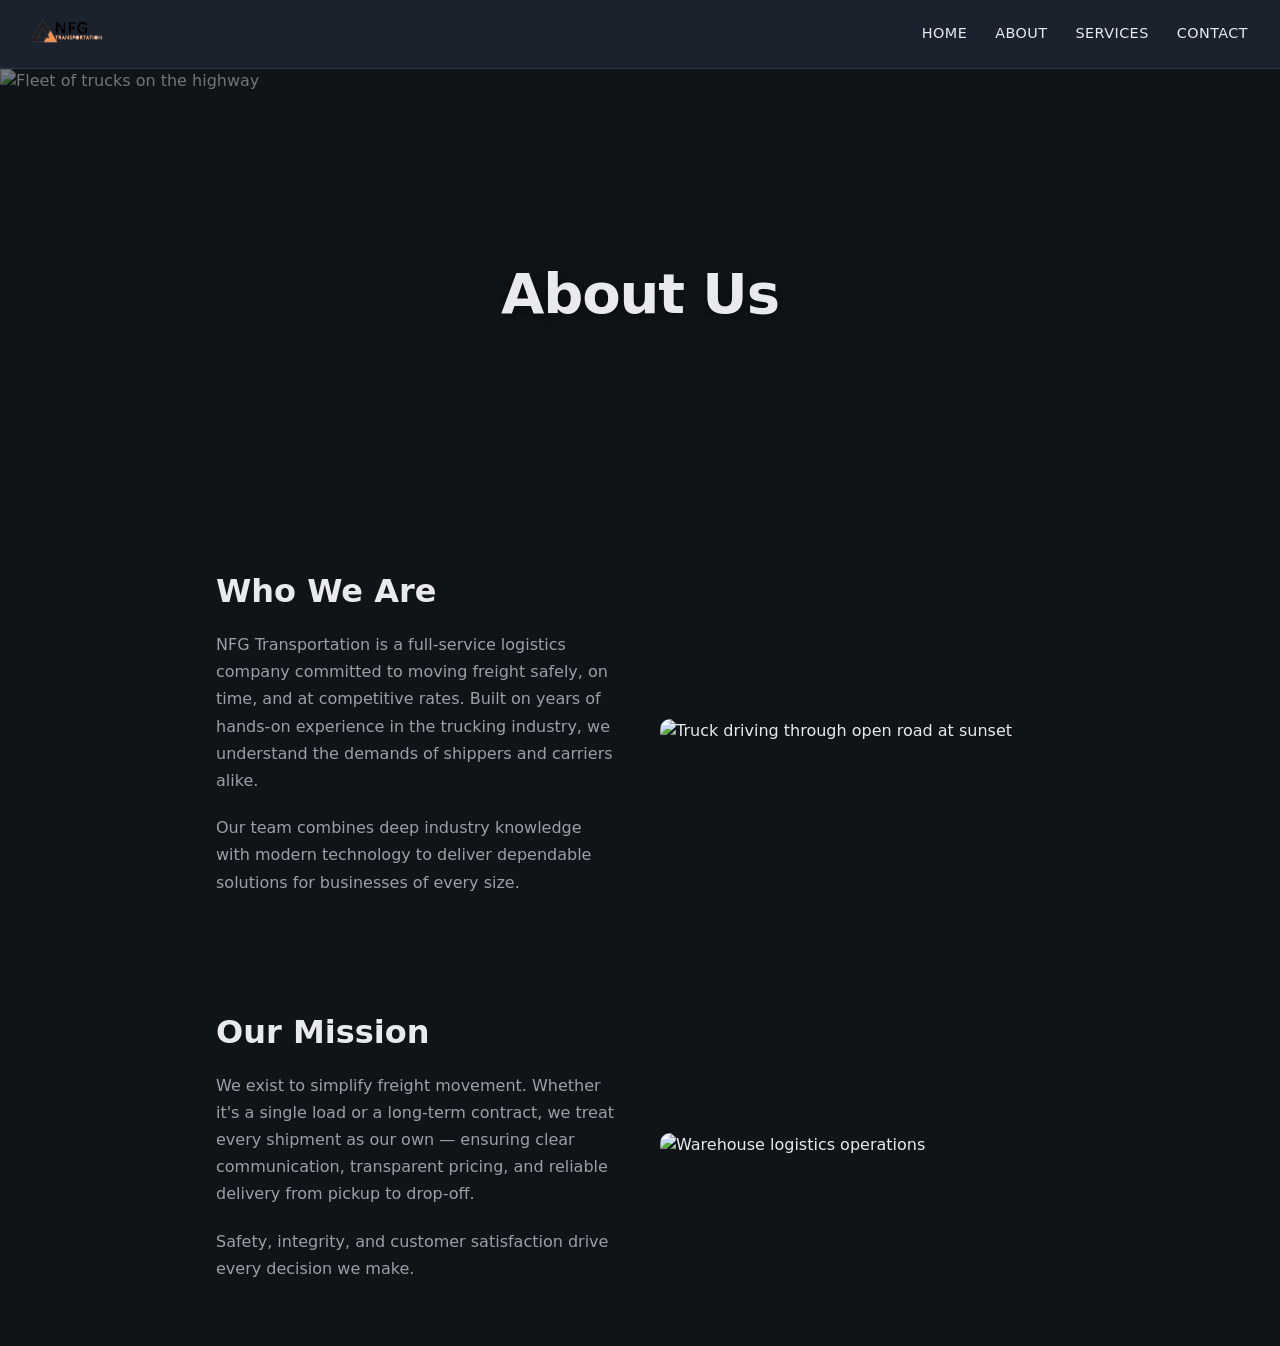
==== about.html @ 7739fba2 "Initial commit — clean repo without large video file hero.mp4 is now served from Vercel Blob storage" ====
<!DOCTYPE html>
<html lang="en">
  <head>
    <meta charset="utf-8" />
    <meta name="viewport" content="width=device-width, initial-scale=1" />
    <title>About — NFG Transportation</title>
    <link rel="preconnect" href="https://db.onlinewebfonts.com" crossorigin />
    <link rel="stylesheet" href="css/styles.css" />
  </head>
  <body>
    <header class="site-header site-header--page">
      <a class="logo" href="index.html">
        <img src="logo.png" alt="NFG Transportation" />
      </a>
      <nav class="site-nav" aria-label="Main">
        <a href="index.html">Home</a>
        <a href="about.html" aria-current="page">About</a>
        <a href="services.html">Services</a>
        <a href="index.html#contact">Contact</a>
      </nav>
    </header>

    <section class="page-hero">
      <img
        src="https://images.unsplash.com/photo-1601584115197-04ecc0da31d7?w=1920&q=80"
        alt="Fleet of trucks on the highway"
      />
      <div class="page-hero__overlay"></div>
      <h1 class="page-hero__title">About Us</h1>
    </section>

    <section class="content-section">
      <div class="two-col">
        <div class="two-col__text">
          <h2>Who We Are</h2>
          <p>
            NFG Transportation is a full-service logistics company committed to
            moving freight safely, on time, and at competitive rates. Built on
            years of hands-on experience in the trucking industry, we understand
            the demands of shippers and carriers alike.
          </p>
          <p>
            Our team combines deep industry knowledge with modern technology to
            deliver dependable solutions for businesses of every size.
          </p>
        </div>
        <img
          src="https://images.unsplash.com/photo-1586528116311-ad8dd3c8310d?w=800&q=80"
          alt="Truck driving through open road at sunset"
        />
      </div>
    </section>

    <section class="content-section">
      <div class="two-col two-col--reverse">
        <div class="two-col__text">
          <h2>Our Mission</h2>
          <p>
            We exist to simplify freight movement. Whether it's a single load or
            a long-term contract, we treat every shipment as our own — ensuring
            clear communication, transparent pricing, and reliable delivery from
            pickup to drop-off.
          </p>
          <p>
            Safety, integrity, and customer satisfaction drive every decision we
            make.
          </p>
        </div>
        <img
          src="https://images.unsplash.com/photo-1519003722824-194d4455a60c?w=800&q=80"
          alt="Warehouse logistics operations"
        />
      </div>
    </section>
  </body>
</html>
---- css/styles.css ----
/* NFG Transportation — shared styles */
@font-face {
  font-family: "Passenger Display";
  font-style: normal;
  font-weight: 400;
  font-display: swap;
  src: local("Passenger Display"),
    url("../fonts/PassengerDisplay.woff2") format("woff2"),
    url("https://db.onlinewebfonts.com/t/27bae36ad650990931267f74ec981ce6.woff2") format("woff2");
}

*,
*::before,
*::after {
  box-sizing: border-box;
}

:root {
  --font-text: "Passenger Display", ui-sans-serif, system-ui, sans-serif;
  --bg: #0f1419;
  --surface: #1a222d;
  --text: #e8eaed;
  --muted: #9aa0a6;
  --accent: #c9a227;
  --accent-hover: #ddb82e;
  --border: #2d3741;
}

html {
  font-size: 100%;
  -webkit-font-smoothing: antialiased;
}

body {
  margin: 0;
  min-height: 100vh;
  font-family: var(--font-text);
  background: var(--bg);
  color: var(--text);
  line-height: 1.5;
}

button,
input,
textarea,
select {
  font-family: inherit;
}

a {
  color: var(--accent);
  text-decoration: none;
}

a:hover {
  color: var(--accent-hover);
  text-decoration: underline;
}

.site-header {
  position: absolute;
  top: 0;
  left: 0;
  right: 0;
  z-index: 10;
  display: flex;
  align-items: flex-start;
  justify-content: space-between;
  padding: 1.25rem 2rem;
  background: transparent;
}

.site-header .logo {
  display: inline-flex;
  align-items: center;
  line-height: 0;
  text-decoration: none;
}

.site-header .logo img {
  display: block;
  height: clamp(6rem, 15vw, 8.25rem);
  width: auto;
  max-width: min(36rem, 90vw);
  object-fit: contain;
}

.site-header .logo:hover img {
  opacity: 0.92;
}

.site-header .logo:focus-visible {
  outline: 2px solid var(--accent);
  outline-offset: 4px;
  border-radius: 4px;
}

.site-nav {
  display: flex;
  gap: 1.75rem;
  padding-top: 0.5rem;
}

.site-nav a {
  font-size: 1rem;
  font-weight: 500;
  color: var(--text);
  text-decoration: none;
  letter-spacing: 0.03em;
  text-transform: uppercase;
  text-shadow: 0 1px 4px rgb(0 0 0 / 0.6);
}

.site-nav a:hover {
  color: var(--accent);
  text-decoration: none;
}

/* Solid header for inner pages */
.site-header--page {
  position: relative;
  align-items: center;
  padding: 0.5rem 2rem;
  background: var(--surface);
  border-bottom: 1px solid var(--border);
}

.site-header--page .logo img {
  height: clamp(2.5rem, 6vw, 3.25rem);
  max-width: min(14rem, 50vw);
}

.site-header--page .site-nav {
  padding-top: 0;
}

.site-header--page .site-nav a {
  text-shadow: none;
  font-size: 0.9rem;
}

/* Hero */
.hero {
  position: relative;
  min-height: 100vh;
  display: flex;
  align-items: center;
  justify-content: center;
  overflow: hidden;
}

.hero__bg {
  position: absolute;
  inset: 0;
  background-color: #1a1a1a;
}

.hero__bg .hero__video {
  position: absolute;
  inset: 0;
  width: 100%;
  height: 100%;
  object-fit: cover;
  display: block;
  pointer-events: none;
}

.hero__overlay {
  display: none;
}

.hero__content {
  position: relative;
  z-index: 2;
  text-align: center;
  padding: 2rem 1.5rem;
  max-width: 56rem;
}

.hero__title {
  margin: 0;
  font-size: clamp(2.5rem, 8vw, 4.5rem);
  font-weight: 800;
  letter-spacing: -0.02em;
  line-height: 1.1;
  text-shadow: 0 4px 24px rgba(0, 0, 0, 0.5);
}

.hero__subtitle {
  margin: 1rem 0 0;
  font-size: clamp(3rem, 4vw, 3rem);
  color: rgba(232, 234, 237, 0.9);
  font-weight: 1000;
}

/* Inner page hero banner */
.page-hero {
  position: relative;
  height: 50vh;
  min-height: 320px;
  display: flex;
  align-items: center;
  justify-content: center;
  overflow: hidden;
}

.page-hero img {
  position: absolute;
  inset: 0;
  width: 100%;
  height: 100%;
  object-fit: cover;
}

.page-hero__overlay {
  position: absolute;
  inset: 0;
  background: rgba(15, 20, 25, 0.55);
}

.page-hero__title {
  position: relative;
  z-index: 2;
  margin: 0;
  font-size: clamp(2rem, 6vw, 3.5rem);
  font-weight: 800;
  letter-spacing: -0.02em;
  text-shadow: 0 2px 12px rgb(0 0 0 / 0.5);
}

/* Content section used on inner pages */
.content-section {
  max-width: 56rem;
  margin: 0 auto;
  padding: 3rem 1.5rem 4rem;
}

.content-section h2 {
  margin: 0 0 1rem;
  font-size: clamp(1.5rem, 3.5vw, 2rem);
  font-weight: 700;
}

.content-section p {
  color: var(--muted);
  line-height: 1.7;
  margin: 0 0 1.25rem;
}

.content-section p:last-child {
  margin-bottom: 0;
}

/* Two-column layout for About / Services */
.two-col {
  display: grid;
  grid-template-columns: 1fr 1fr;
  gap: 2.5rem;
  align-items: center;
}

.two-col--reverse .two-col__text {
  order: -1;
}

.two-col img {
  width: 100%;
  border-radius: 10px;
  display: block;
}

@media (max-width: 640px) {
  .two-col {
    grid-template-columns: 1fr;
  }
  .two-col--reverse .two-col__text {
    order: 0;
  }
}

/* Services cards */
.services-grid {
  display: grid;
  grid-template-columns: repeat(auto-fill, minmax(280px, 1fr));
  gap: 2rem;
  margin-top: 2rem;
}

.service-card {
  background: var(--surface);
  border: 1px solid var(--border);
  border-radius: 10px;
  overflow: hidden;
}

.service-card img {
  width: 100%;
  height: 200px;
  object-fit: cover;
  display: block;
}

.service-card__body {
  padding: 1.25rem;
}

.service-card__body h3 {
  margin: 0 0 0.5rem;
  font-size: 1.15rem;
  font-weight: 700;
  color: var(--text);
}

.service-card__body p {
  margin: 0;
  color: var(--muted);
  font-size: 0.9rem;
  line-height: 1.6;
}

/* Contact (below hero) */
.page {
  scroll-margin-top: 1rem;
  padding: 3rem 1.5rem 4rem;
  max-width: 32rem;
  margin: 0 auto;
}

.page__header {
  margin-bottom: 2rem;
}

.page__header h1 {
  margin: 0 0 0.5rem;
  font-size: clamp(1.75rem, 4vw, 2rem);
  font-weight: 700;
}

.page__header p {
  margin: 0;
  color: var(--muted);
  font-size: 0.95rem;
}

.form-group {
  margin-bottom: 1.25rem;
}

.form-group label {
  display: block;
  margin-bottom: 0.35rem;
  font-size: 0.875rem;
  font-weight: 600;
  color: var(--text);
}

.form-group input,
.form-group textarea {
  width: 100%;
  padding: 0.65rem 0.85rem;
  font: inherit;
  color: var(--text);
  background: var(--surface);
  border: 1px solid var(--border);
  border-radius: 6px;
}

.form-group input:focus,
.form-group textarea:focus {
  outline: none;
  border-color: var(--accent);
  box-shadow: 0 0 0 3px rgba(201, 162, 39, 0.2);
}

.form-group textarea {
  min-height: 140px;
  resize: vertical;
}

.btn {
  display: inline-block;
  padding: 0.75rem 1.5rem;
  font: inherit;
  font-weight: 600;
  color: var(--bg);
  background: var(--accent);
  border: none;
  border-radius: 6px;
  cursor: pointer;
}

.btn:hover {
  background: var(--accent-hover);
}

.btn:focus-visible {
  outline: 2px solid var(--accent);
  outline-offset: 2px;
}
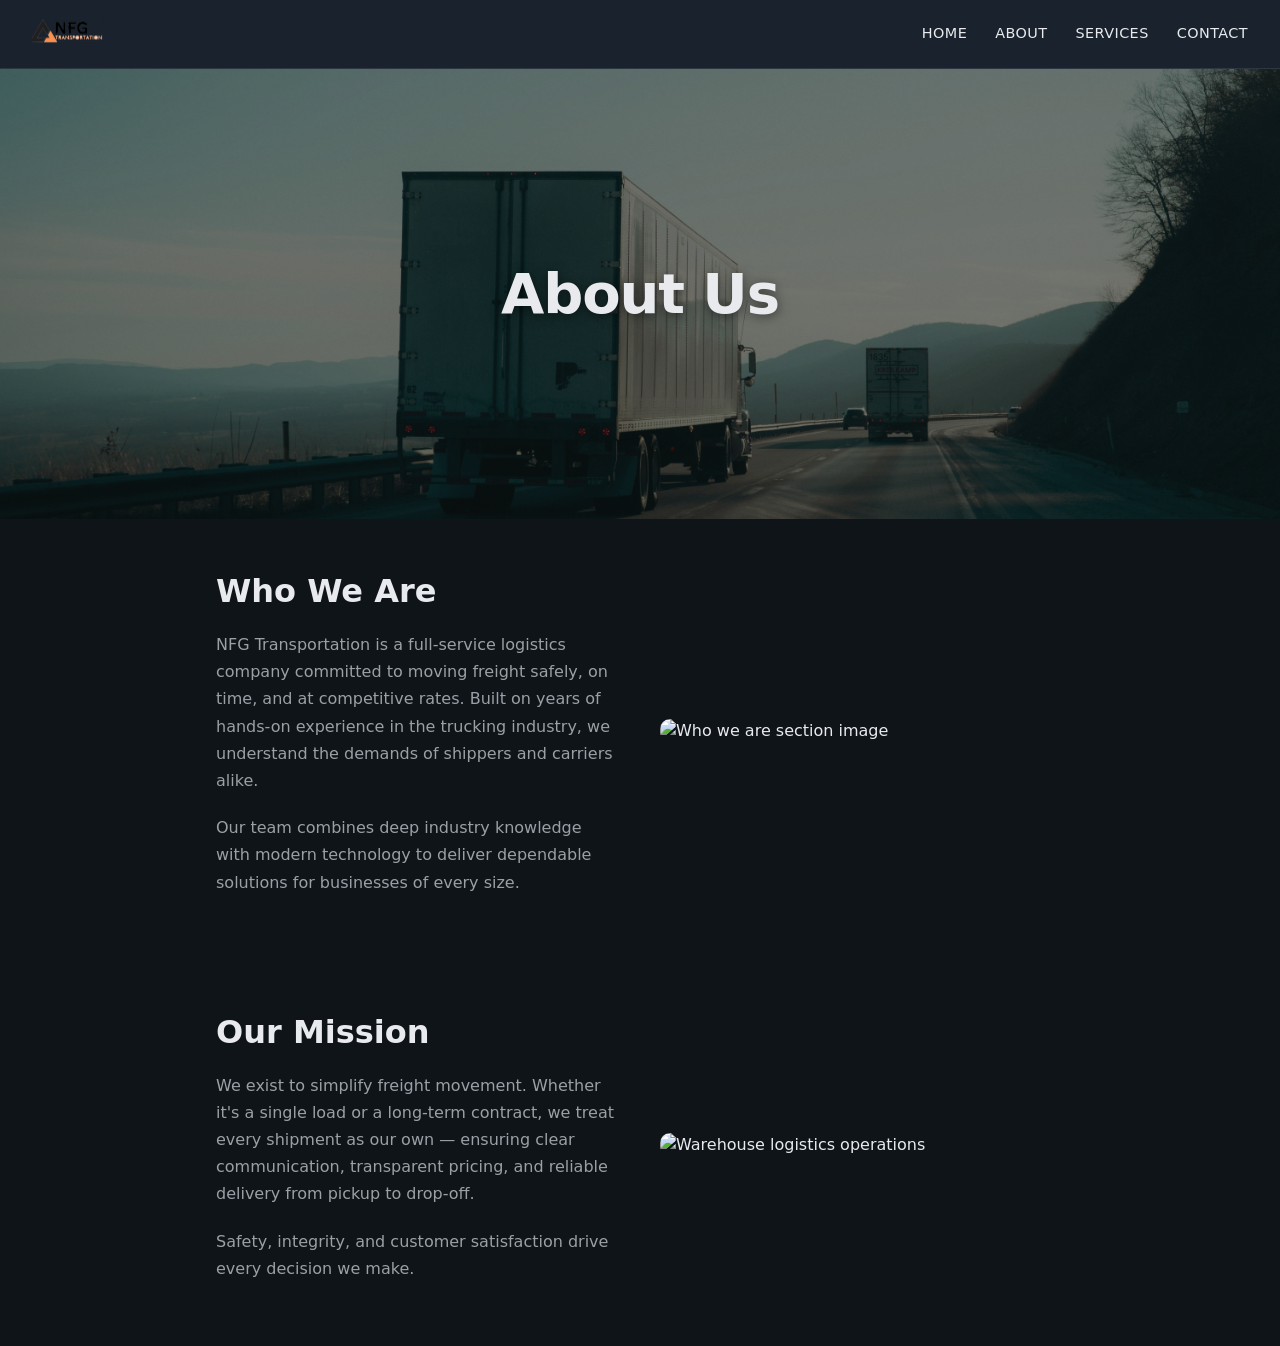
==== commit c0c86f96: "Public hero video added" ====
--- a/about.html
+++ b/about.html
@@ -22,8 +22,8 @@
 
     <section class="page-hero">
       <img
-        src="https://images.unsplash.com/photo-1601584115197-04ecc0da31d7?w=1920&q=80"
-        alt="Fleet of trucks on the highway"
+        src="images/about-hero.jpg"
+        alt="About page hero image"
       />
       <div class="page-hero__overlay"></div>
       <h1 class="page-hero__title">About Us</h1>
@@ -44,10 +44,7 @@
             deliver dependable solutions for businesses of every size.
           </p>
         </div>
-        <img
-          src="https://images.unsplash.com/photo-1586528116311-ad8dd3c8310d?w=800&q=80"
-          alt="Truck driving through open road at sunset"
-        />
+        <img src="images/about-who-we-are.jpg" alt="Who we are section image" />
       </div>
     </section>
 
--- a/css/styles.css
+++ b/css/styles.css
@@ -212,6 +212,16 @@
   object-fit: cover;
 }
 
+.page-hero--services {
+  height: 70vh;
+  min-height: 460px;
+}
+
+.page-hero--services img {
+  object-fit: contain;
+  background: #0f1419;
+}
+
 .page-hero__overlay {
   position: absolute;
   inset: 0;
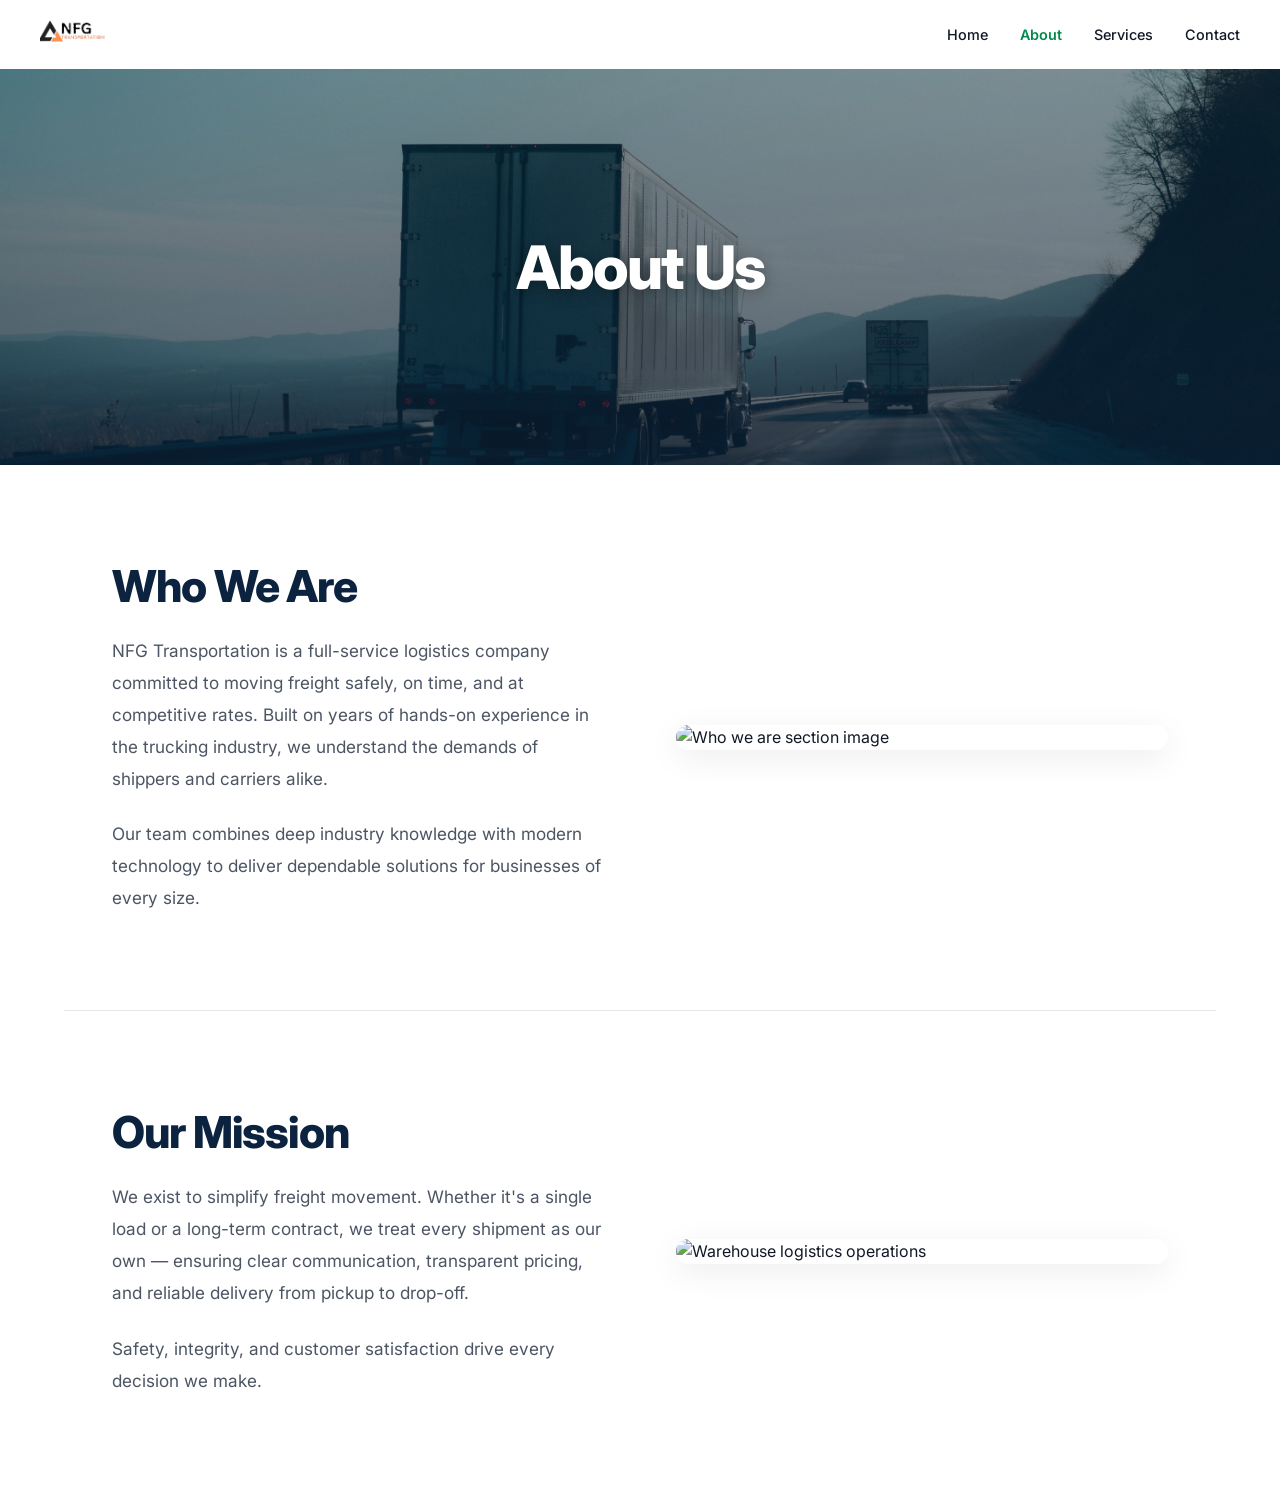
==== commit 2f92ad8f: "UI changes" ====
--- a/about.html
+++ b/about.html
@@ -4,6 +4,9 @@
     <meta charset="utf-8" />
     <meta name="viewport" content="width=device-width, initial-scale=1" />
     <title>About — NFG Transportation</title>
+    <link rel="icon" type="image/x-icon" href="favicon.ico" />
+    <link rel="preconnect" href="https://fonts.googleapis.com" />
+    <link rel="preconnect" href="https://fonts.gstatic.com" crossorigin />
     <link rel="preconnect" href="https://db.onlinewebfonts.com" crossorigin />
     <link rel="stylesheet" href="css/styles.css" />
   </head>
--- a/css/styles.css
+++ b/css/styles.css
@@ -1,4 +1,6 @@
 /* NFG Transportation — shared styles */
+@import url('https://fonts.googleapis.com/css2?family=Inter:wght@300;400;500;600;700;800;900&display=swap');
+
 @font-face {
   font-family: "Passenger Display";
   font-style: normal;
@@ -16,19 +18,21 @@
 }
 
 :root {
-  --font-text: "Passenger Display", ui-sans-serif, system-ui, sans-serif;
-  --bg: #0f1419;
-  --surface: #1a222d;
-  --text: #e8eaed;
-  --muted: #9aa0a6;
-  --accent: #c9a227;
-  --accent-hover: #ddb82e;
-  --border: #2d3741;
+  --font-text: 'Inter', ui-sans-serif, system-ui, sans-serif;
+  --bg: #ffffff;
+  --surface: #f7f9fa;
+  --text: #111827;
+  --muted: #4b5563;
+  --accent: #008B4B;
+  --accent-hover: #00753f;
+  --border: #e5e7eb;
+  --navy: #0c2340;
 }
 
 html {
   font-size: 100%;
   -webkit-font-smoothing: antialiased;
+  scroll-behavior: smooth;
 }
 
 body {
@@ -37,7 +41,7 @@
   font-family: var(--font-text);
   background: var(--bg);
   color: var(--text);
-  line-height: 1.5;
+  line-height: 1.6;
 }
 
 button,
@@ -50,23 +54,27 @@
 a {
   color: var(--accent);
   text-decoration: none;
+  transition: color 0.2s ease;
 }
 
 a:hover {
   color: var(--accent-hover);
-  text-decoration: underline;
-}
+}
+
+/* ═══════════════════════════════════════════
+   Navigation — base (transparent, for home hero)
+   ═══════════════════════════════════════════ */
 
 .site-header {
   position: absolute;
   top: 0;
   left: 0;
   right: 0;
-  z-index: 10;
+  z-index: 100;
   display: flex;
-  align-items: flex-start;
+  align-items: center;
   justify-content: space-between;
-  padding: 1.25rem 2rem;
+  padding: 1.25rem 2.5rem;
   background: transparent;
 }
 
@@ -79,14 +87,14 @@
 
 .site-header .logo img {
   display: block;
-  height: clamp(6rem, 15vw, 8.25rem);
+  height: clamp(3rem, 8vw, 4rem);
   width: auto;
   max-width: min(36rem, 90vw);
   object-fit: contain;
 }
 
 .site-header .logo:hover img {
-  opacity: 0.92;
+  opacity: 0.88;
 }
 
 .site-header .logo:focus-visible {
@@ -97,49 +105,67 @@
 
 .site-nav {
   display: flex;
-  gap: 1.75rem;
-  padding-top: 0.5rem;
+  align-items: center;
+  gap: 2rem;
+  margin-left: auto;
 }
 
 .site-nav a {
-  font-size: 1rem;
+  font-size: 0.95rem;
   font-weight: 500;
+  color: #ffffff;
+  text-decoration: none;
+  letter-spacing: 0.01em;
+  text-shadow: 0 1px 4px rgb(0 0 0 / 0.5);
+  transition: color 0.2s ease;
+}
+
+.site-nav a:hover {
+  color: rgba(255, 255, 255, 0.75);
+  text-decoration: none;
+}
+
+/* ═══════════════════════════════════════════
+   Navigation — sticky header for inner pages
+   ═══════════════════════════════════════════ */
+
+.site-header--page {
+  position: sticky;
+  top: 0;
+  padding: 0.65rem 2.5rem;
+  background: rgba(255, 255, 255, 0.98);
+  backdrop-filter: blur(8px);
+  -webkit-backdrop-filter: blur(8px);
+  border-bottom: none;
+  box-shadow: none;
+}
+
+.site-header--page .logo img {
+  height: clamp(2.25rem, 5vw, 3rem);
+  max-width: min(14rem, 50vw);
+}
+
+.site-header--page .site-nav a {
   color: var(--text);
-  text-decoration: none;
-  letter-spacing: 0.03em;
-  text-transform: uppercase;
-  text-shadow: 0 1px 4px rgb(0 0 0 / 0.6);
-}
-
-.site-nav a:hover {
-  color: var(--accent);
-  text-decoration: none;
-}
-
-/* Solid header for inner pages */
-.site-header--page {
-  position: relative;
-  align-items: center;
-  padding: 0.5rem 2rem;
-  background: var(--surface);
-  border-bottom: 1px solid var(--border);
-}
-
-.site-header--page .logo img {
-  height: clamp(2.5rem, 6vw, 3.25rem);
-  max-width: min(14rem, 50vw);
-}
-
-.site-header--page .site-nav {
-  padding-top: 0;
-}
-
-.site-header--page .site-nav a {
   text-shadow: none;
   font-size: 0.9rem;
-}
-
-/* Hero */
+  text-transform: none;
+  letter-spacing: 0;
+}
+
+.site-header--page .site-nav a:hover {
+  color: var(--accent);
+}
+
+.site-header--page .site-nav a[aria-current="page"] {
+  color: var(--accent);
+  font-weight: 600;
+}
+
+/* ═══════════════════════════════════════════
+   Home Hero (preserved)
+   ═══════════════════════════════════════════ */
+
 .hero {
   position: relative;
   min-height: 100vh;
@@ -179,25 +205,31 @@
 
 .hero__title {
   margin: 0;
+  font-family: "Passenger Display", var(--font-text);
   font-size: clamp(2.5rem, 8vw, 4.5rem);
   font-weight: 800;
   letter-spacing: -0.02em;
   line-height: 1.1;
+  color: #ffffff;
   text-shadow: 0 4px 24px rgba(0, 0, 0, 0.5);
 }
 
 .hero__subtitle {
   margin: 1rem 0 0;
+  font-family: "Passenger Display", var(--font-text);
   font-size: clamp(3rem, 4vw, 3rem);
   color: rgba(232, 234, 237, 0.9);
   font-weight: 1000;
 }
 
-/* Inner page hero banner */
+/* ═══════════════════════════════════════════
+   Inner Page Hero Banner
+   ═══════════════════════════════════════════ */
+
 .page-hero {
   position: relative;
-  height: 50vh;
-  min-height: 320px;
+  height: 44vh;
+  min-height: 300px;
   display: flex;
   align-items: center;
   justify-content: center;
@@ -219,42 +251,58 @@
 
 .page-hero--services img {
   object-fit: contain;
-  background: #0f1419;
+  background: var(--navy);
 }
 
 .page-hero__overlay {
   position: absolute;
   inset: 0;
-  background: rgba(15, 20, 25, 0.55);
+  background: linear-gradient(
+    180deg,
+    rgba(12, 35, 64, 0.45) 0%,
+    rgba(12, 35, 64, 0.65) 100%
+  );
 }
 
 .page-hero__title {
   position: relative;
   z-index: 2;
   margin: 0;
-  font-size: clamp(2rem, 6vw, 3.5rem);
+  font-size: clamp(2.25rem, 6vw, 3.75rem);
   font-weight: 800;
-  letter-spacing: -0.02em;
-  text-shadow: 0 2px 12px rgb(0 0 0 / 0.5);
-}
-
-/* Content section used on inner pages */
+  letter-spacing: -0.03em;
+  color: #ffffff;
+  text-shadow: 0 2px 16px rgb(0 0 0 / 0.35);
+}
+
+/* ═══════════════════════════════════════════
+   Content Sections (About / Services)
+   ═══════════════════════════════════════════ */
+
 .content-section {
-  max-width: 56rem;
+  max-width: 72rem;
   margin: 0 auto;
-  padding: 3rem 1.5rem 4rem;
+  padding: 6rem 3rem;
+}
+
+.content-section + .content-section {
+  border-top: 1px solid var(--border);
 }
 
 .content-section h2 {
-  margin: 0 0 1rem;
-  font-size: clamp(1.5rem, 3.5vw, 2rem);
-  font-weight: 700;
+  margin: 0 0 1.5rem;
+  font-size: clamp(1.85rem, 3.5vw, 2.75rem);
+  font-weight: 800;
+  color: var(--navy);
+  letter-spacing: -0.025em;
+  line-height: 1.15;
 }
 
 .content-section p {
   color: var(--muted);
-  line-height: 1.7;
-  margin: 0 0 1.25rem;
+  line-height: 1.85;
+  font-size: 1.075rem;
+  margin: 0 0 1.5rem;
 }
 
 .content-section p:last-child {
@@ -265,7 +313,7 @@
 .two-col {
   display: grid;
   grid-template-columns: 1fr 1fr;
-  gap: 2.5rem;
+  gap: 4.5rem;
   align-items: center;
 }
 
@@ -275,90 +323,110 @@
 
 .two-col img {
   width: 100%;
-  border-radius: 10px;
+  border-radius: 16px;
   display: block;
-}
-
-@media (max-width: 640px) {
+  box-shadow: 0 8px 32px rgba(0, 0, 0, 0.08);
+}
+
+@media (max-width: 768px) {
+  .content-section {
+    padding: 4rem 1.5rem;
+  }
   .two-col {
     grid-template-columns: 1fr;
+    gap: 2.5rem;
   }
   .two-col--reverse .two-col__text {
     order: 0;
   }
 }
 
-/* Services cards */
+/* ═══════════════════════════════════════════
+   Services Cards
+   ═══════════════════════════════════════════ */
+
 .services-grid {
   display: grid;
-  grid-template-columns: repeat(auto-fill, minmax(280px, 1fr));
-  gap: 2rem;
-  margin-top: 2rem;
+  grid-template-columns: repeat(auto-fill, minmax(300px, 1fr));
+  gap: 2.5rem;
+  margin-top: 3rem;
 }
 
 .service-card {
-  background: var(--surface);
+  background: #ffffff;
   border: 1px solid var(--border);
-  border-radius: 10px;
+  border-radius: 16px;
   overflow: hidden;
+  transition: transform 0.25s ease, box-shadow 0.25s ease;
+  box-shadow: 0 2px 8px rgba(0, 0, 0, 0.04);
+}
+
+.service-card:hover {
+  transform: translateY(-6px);
+  box-shadow: 0 16px 48px rgba(0, 0, 0, 0.1);
 }
 
 .service-card img {
   width: 100%;
-  height: 200px;
+  height: 220px;
   object-fit: cover;
   display: block;
 }
 
 .service-card__body {
-  padding: 1.25rem;
+  padding: 1.75rem;
 }
 
 .service-card__body h3 {
-  margin: 0 0 0.5rem;
-  font-size: 1.15rem;
+  margin: 0 0 0.75rem;
+  font-size: 1.2rem;
   font-weight: 700;
-  color: var(--text);
+  color: var(--navy);
 }
 
 .service-card__body p {
   margin: 0;
   color: var(--muted);
-  font-size: 0.9rem;
-  line-height: 1.6;
-}
-
-/* Contact (below hero) */
+  font-size: 0.95rem;
+  line-height: 1.75;
+}
+
+/* ═══════════════════════════════════════════
+   Contact Section (Home page)
+   ═══════════════════════════════════════════ */
+
 .page {
   scroll-margin-top: 1rem;
-  padding: 3rem 1.5rem 4rem;
-  max-width: 32rem;
+  padding: 5rem 2rem 6rem;
+  max-width: 36rem;
   margin: 0 auto;
 }
 
 .page__header {
-  margin-bottom: 2rem;
+  margin-bottom: 2.5rem;
 }
 
 .page__header h1 {
   margin: 0 0 0.5rem;
-  font-size: clamp(1.75rem, 4vw, 2rem);
-  font-weight: 700;
+  font-size: clamp(1.75rem, 4vw, 2.25rem);
+  font-weight: 800;
+  color: var(--navy);
+  letter-spacing: -0.02em;
 }
 
 .page__header p {
   margin: 0;
   color: var(--muted);
-  font-size: 0.95rem;
+  font-size: 1rem;
 }
 
 .form-group {
-  margin-bottom: 1.25rem;
+  margin-bottom: 1.5rem;
 }
 
 .form-group label {
   display: block;
-  margin-bottom: 0.35rem;
+  margin-bottom: 0.5rem;
   font-size: 0.875rem;
   font-weight: 600;
   color: var(--text);
@@ -367,19 +435,21 @@
 .form-group input,
 .form-group textarea {
   width: 100%;
-  padding: 0.65rem 0.85rem;
+  padding: 0.75rem 1rem;
   font: inherit;
+  font-size: 0.95rem;
   color: var(--text);
-  background: var(--surface);
-  border: 1px solid var(--border);
-  border-radius: 6px;
+  background: #ffffff;
+  border: 1.5px solid var(--border);
+  border-radius: 10px;
+  transition: border-color 0.2s ease, box-shadow 0.2s ease;
 }
 
 .form-group input:focus,
 .form-group textarea:focus {
   outline: none;
   border-color: var(--accent);
-  box-shadow: 0 0 0 3px rgba(201, 162, 39, 0.2);
+  box-shadow: 0 0 0 3px rgba(0, 139, 75, 0.12);
 }
 
 .form-group textarea {
@@ -387,23 +457,53 @@
   resize: vertical;
 }
 
+/* ═══════════════════════════════════════════
+   Buttons
+   ═══════════════════════════════════════════ */
+
 .btn {
   display: inline-block;
-  padding: 0.75rem 1.5rem;
+  padding: 0.85rem 2.25rem;
   font: inherit;
+  font-size: 0.95rem;
   font-weight: 600;
-  color: var(--bg);
-  background: var(--accent);
+  color: #ffffff;
+  background: var(--navy);
   border: none;
-  border-radius: 6px;
+  border-radius: 50px;
   cursor: pointer;
+  transition: background 0.2s ease, transform 0.15s ease, box-shadow 0.2s ease;
 }
 
 .btn:hover {
-  background: var(--accent-hover);
+  background: #081a31;
+  transform: translateY(-1px);
+  box-shadow: 0 4px 14px rgba(12, 35, 64, 0.3);
 }
 
 .btn:focus-visible {
-  outline: 2px solid var(--accent);
+  outline: 2px solid var(--navy);
   outline-offset: 2px;
 }
+
+/* ═══════════════════════════════════════════
+   Responsive — small screens
+   ═══════════════════════════════════════════ */
+
+@media (max-width: 640px) {
+  .site-header {
+    padding: 1rem 1.25rem;
+  }
+  .site-header--page {
+    padding: 0.5rem 1.25rem;
+  }
+  .site-nav {
+    gap: 1rem;
+  }
+  .site-nav a {
+    font-size: 0.8rem;
+  }
+  .page {
+    padding: 3rem 1.25rem 4rem;
+  }
+}
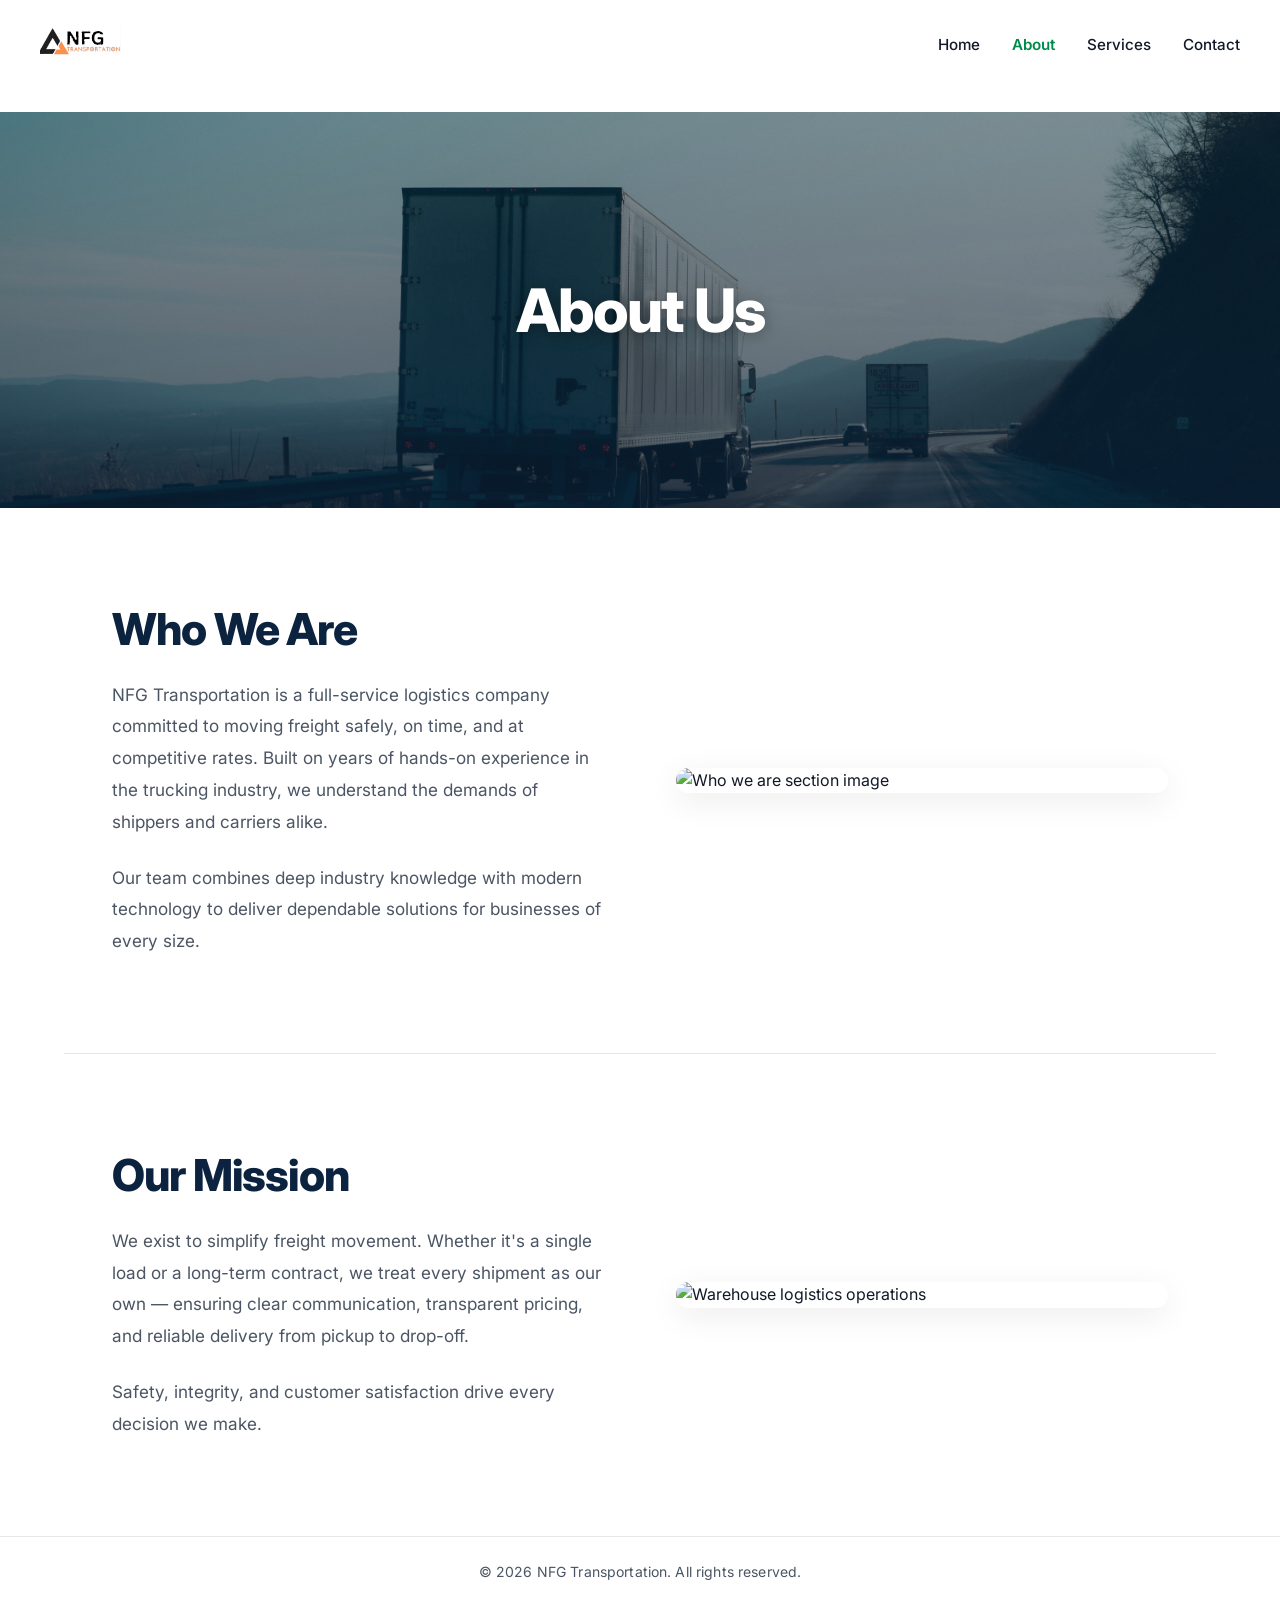
==== commit eba1c93f: "Feature: footer added" ====
--- a/about.html
+++ b/about.html
@@ -15,7 +15,19 @@
       <a class="logo" href="index.html">
         <img src="logo.png" alt="NFG Transportation" />
       </a>
-      <nav class="site-nav" aria-label="Main">
+      <button
+        class="nav-toggle"
+        type="button"
+        aria-expanded="false"
+        aria-controls="site-nav-menu"
+        aria-label="Open menu"
+      >
+        <span class="nav-toggle__bar" aria-hidden="true"></span>
+        <span class="nav-toggle__bar" aria-hidden="true"></span>
+        <span class="nav-toggle__bar" aria-hidden="true"></span>
+      </button>
+      <div class="nav-backdrop" aria-hidden="true"></div>
+      <nav class="site-nav" id="site-nav-menu" aria-label="Main">
         <a href="index.html">Home</a>
         <a href="about.html" aria-current="page">About</a>
         <a href="services.html">Services</a>
@@ -72,5 +84,13 @@
         />
       </div>
     </section>
+
+    <footer class="site-footer">
+      <p class="site-footer__legal">
+        © <span id="footer-year"></span> NFG Transportation. All rights reserved.
+      </p>
+    </footer>
+    <script src="js/footer-year.js" defer></script>
+    <script src="js/nav.js" defer></script>
   </body>
 </html>
--- a/css/styles.css
+++ b/css/styles.css
@@ -18,6 +18,7 @@
 }
 
 :root {
+  --site-header-block: 7rem;
   --font-text: 'Inter', ui-sans-serif, system-ui, sans-serif;
   --bg: #ffffff;
   --surface: #f7f9fa;
@@ -44,6 +45,18 @@
   line-height: 1.6;
 }
 
+.sr-only {
+  position: absolute;
+  width: 1px;
+  height: 1px;
+  padding: 0;
+  margin: -1px;
+  overflow: hidden;
+  clip: rect(0, 0, 0, 0);
+  white-space: nowrap;
+  border: 0;
+}
+
 button,
 input,
 textarea,
@@ -62,7 +75,25 @@
 }
 
 /* ═══════════════════════════════════════════
-   Navigation — base (transparent, for home hero)
+   Site footer
+   ═══════════════════════════════════════════ */
+
+.site-footer {
+  background: #ffffff;
+  color: var(--muted);
+  text-align: center;
+  padding: 1.5rem 1.25rem 1.65rem;
+  border-top: 1px solid var(--border);
+}
+
+.site-footer__legal {
+  margin: 0;
+  font-size: 0.875rem;
+  letter-spacing: 0.01em;
+}
+
+/* ═══════════════════════════════════════════
+   Navigation — base (shared layout; home uses --page like inner pages)
    ═══════════════════════════════════════════ */
 
 .site-header {
@@ -126,13 +157,16 @@
 }
 
 /* ═══════════════════════════════════════════
-   Navigation — sticky header for inner pages
+   Navigation — fixed white bar (stays on screen while scrolling)
    ═══════════════════════════════════════════ */
 
 .site-header--page {
-  position: sticky;
+  position: fixed;
   top: 0;
-  padding: 0.65rem 2.5rem;
+  left: 0;
+  right: 0;
+  z-index: 100;
+  padding: 0.95rem 2.5rem;
   background: rgba(255, 255, 255, 0.98);
   backdrop-filter: blur(8px);
   -webkit-backdrop-filter: blur(8px);
@@ -140,15 +174,20 @@
   box-shadow: none;
 }
 
+/* Inner pages: first hero sits below the fixed bar */
+.site-header--page ~ .page-hero {
+  margin-top: var(--site-header-block);
+}
+
 .site-header--page .logo img {
-  height: clamp(2.25rem, 5vw, 3rem);
-  max-width: min(14rem, 50vw);
+  height: clamp(2.85rem, 6.25vw, 3.75rem);
+  max-width: min(18rem, 58vw);
 }
 
 .site-header--page .site-nav a {
   color: var(--text);
   text-shadow: none;
-  font-size: 0.9rem;
+  font-size: 0.95rem;
   text-transform: none;
   letter-spacing: 0;
 }
@@ -162,17 +201,83 @@
   font-weight: 600;
 }
 
+/* Mobile menu toggle (hidden on large screens) */
+.nav-toggle {
+  display: none;
+  position: relative;
+  z-index: 5;
+  flex-direction: column;
+  justify-content: center;
+  align-items: center;
+  gap: 6px;
+  width: 2.75rem;
+  height: 2.75rem;
+  margin-left: auto;
+  padding: 0;
+  border: none;
+  border-radius: 10px;
+  background: transparent;
+  cursor: pointer;
+  -webkit-tap-highlight-color: transparent;
+}
+
+.nav-toggle__bar {
+  display: block;
+  width: 1.375rem;
+  height: 2px;
+  border-radius: 1px;
+  background: #ffffff;
+  transition: transform 0.25s ease, opacity 0.2s ease;
+}
+
+.site-header--page .nav-toggle__bar {
+  background: var(--text);
+}
+
+.nav-toggle:focus-visible {
+  outline: 2px solid var(--accent);
+  outline-offset: 3px;
+}
+
+.site-header--nav-open .nav-toggle__bar:nth-child(1) {
+  transform: translateY(8px) rotate(45deg);
+}
+
+.site-header--nav-open .nav-toggle__bar:nth-child(2) {
+  opacity: 0;
+}
+
+.site-header--nav-open .nav-toggle__bar:nth-child(3) {
+  transform: translateY(-8px) rotate(-45deg);
+}
+
+.nav-backdrop {
+  display: none;
+}
+
 /* ═══════════════════════════════════════════
    Home Hero (preserved)
    ═══════════════════════════════════════════ */
 
 .hero {
   position: relative;
-  min-height: 100vh;
+  height: calc(100svh - var(--site-header-block));
+  min-height: 28rem;
   display: flex;
   align-items: center;
   justify-content: center;
   overflow: hidden;
+}
+
+/* Home: full-viewport hero; fixed header overlays the top of the video */
+.home-first-screen {
+  min-height: 100svh;
+  height: 100svh;
+}
+
+.home-first-screen .hero {
+  height: 100%;
+  min-height: 0;
 }
 
 .hero__bg {
@@ -195,15 +300,7 @@
   display: none;
 }
 
-.hero__content {
-  position: relative;
-  z-index: 2;
-  text-align: center;
-  padding: 2rem 1.5rem;
-  max-width: 56rem;
-}
-
-.hero__title {
+.hero__title:not(.sr-only) {
   margin: 0;
   font-family: "Passenger Display", var(--font-text);
   font-size: clamp(2.5rem, 8vw, 4.5rem);
@@ -215,11 +312,42 @@
 }
 
 .hero__subtitle {
-  margin: 1rem 0 0;
+  margin: 0;
   font-family: "Passenger Display", var(--font-text);
-  font-size: clamp(3rem, 4vw, 3rem);
-  color: rgba(232, 234, 237, 0.9);
-  font-weight: 1000;
+  font-size: clamp(1.25rem, 3.5vw, 2rem);
+  color: rgba(232, 234, 237, 0.95);
+  font-weight: 700;
+  text-shadow: 0 2px 12px rgba(0, 0, 0, 0.65);
+}
+
+.hero__subtitle--fade {
+  position: relative;
+  z-index: 2;
+  max-width: min(90vw, 40rem);
+  padding: 0 1.5rem;
+  text-align: center;
+  line-height: 1.25;
+  opacity: 0;
+  animation: hero-subtitle-fade 2.5s ease-out 0.2s forwards;
+}
+
+@keyframes hero-subtitle-fade {
+  from {
+    opacity: 0;
+    transform: translateY(0.5rem);
+  }
+  to {
+    opacity: 1;
+    transform: translateY(0);
+  }
+}
+
+@media (prefers-reduced-motion: reduce) {
+  .hero__subtitle--fade {
+    animation: none;
+    opacity: 1;
+    transform: none;
+  }
 }
 
 /* ═══════════════════════════════════════════
@@ -395,28 +523,123 @@
    Contact Section (Home page)
    ═══════════════════════════════════════════ */
 
+#about {
+  scroll-margin-top: var(--site-header-block);
+}
+
+/* ═══════════════════════════════════════════
+   Diagonal contact wrapper
+   ═══════════════════════════════════════════ */
+
+.contact-wrapper {
+  position: relative;
+  background: #000000;
+  clip-path: polygon(0 8vw, 100% 0, 100% 100%, 0 100%);
+  margin-top: -1px;
+  padding-top: 8vw;
+}
+
 .page {
-  scroll-margin-top: 1rem;
+  scroll-margin-top: var(--site-header-block);
   padding: 5rem 2rem 6rem;
   max-width: 36rem;
   margin: 0 auto;
 }
 
+.page.page--contact {
+  max-width: min(82rem, calc(100% - 2.5rem));
+  padding-left: clamp(0.75rem, 2vw, 1.5rem);
+  padding-right: clamp(1.5rem, 5vw, 3.5rem);
+}
+
+.contact-split {
+  display: grid;
+  grid-template-columns: repeat(2, minmax(0, 1fr));
+  gap: clamp(3rem, 11vw, 8rem);
+  align-items: start;
+}
+
+.contact-info,
+.contact-split__form {
+  padding: 0;
+  margin: 0;
+  display: flex;
+  flex-direction: column;
+}
+
+.contact-info {
+  justify-self: start;
+  max-width: 26rem;
+}
+
+.contact-split__form {
+  justify-self: end;
+  width: 100%;
+  max-width: min(28rem, 100%);
+}
+
+.contact-split__title {
+  margin: 0 0 0.5rem;
+  font-size: clamp(1.65rem, 3.5vw, 2.25rem);
+  font-weight: 800;
+  color: #ffffff;
+  letter-spacing: -0.02em;
+  line-height: 1.15;
+}
+
+.contact-split__lead {
+  margin: 0 0 1.75rem;
+  color: rgba(255, 255, 255, 0.65);
+  font-size: 1rem;
+  line-height: 1.65;
+}
+
+.contact-info__list {
+  margin: 0;
+  padding: 0;
+  display: flex;
+  flex-direction: column;
+  gap: 1.75rem;
+}
+
+.contact-info__item {
+  margin: 0;
+}
+
+.contact-info__item dt {
+  margin: 0 0 0.4rem;
+  font-size: 0.75rem;
+  font-weight: 600;
+  letter-spacing: 0.06em;
+  text-transform: uppercase;
+  color: rgba(255, 255, 255, 0.75);
+}
+
+.contact-info__item dd {
+  margin: 0;
+  font-size: 1.0625rem;
+  line-height: 1.55;
+  color: rgba(255, 255, 255, 0.95);
+}
+
+.contact-info__item a {
+  color: #ffffff;
+  text-decoration: none;
+  border-bottom: 1px solid rgba(255, 255, 255, 0.35);
+  transition: border-color 0.2s ease;
+}
+
+.contact-info__item a:hover {
+  border-bottom-color: var(--accent);
+}
+
 .page__header {
   margin-bottom: 2.5rem;
 }
 
-.page__header h1 {
-  margin: 0 0 0.5rem;
-  font-size: clamp(1.75rem, 4vw, 2.25rem);
-  font-weight: 800;
-  color: var(--navy);
-  letter-spacing: -0.02em;
-}
-
 .page__header p {
   margin: 0;
-  color: var(--muted);
+  color: rgba(255, 255, 255, 0.65);
   font-size: 1rem;
 }
 
@@ -429,7 +652,7 @@
   margin-bottom: 0.5rem;
   font-size: 0.875rem;
   font-weight: 600;
-  color: var(--text);
+  color: rgba(255, 255, 255, 0.85);
 }
 
 .form-group input,
@@ -438,9 +661,9 @@
   padding: 0.75rem 1rem;
   font: inherit;
   font-size: 0.95rem;
-  color: var(--text);
-  background: #ffffff;
-  border: 1.5px solid var(--border);
+  color: #ffffff;
+  background: rgba(255, 255, 255, 0.08);
+  border: 1.5px solid rgba(255, 255, 255, 0.2);
   border-radius: 10px;
   transition: border-color 0.2s ease, box-shadow 0.2s ease;
 }
@@ -455,6 +678,44 @@
 .form-group textarea {
   min-height: 140px;
   resize: vertical;
+}
+
+.form-group--honeypot {
+  position: absolute;
+  width: 1px;
+  height: 1px;
+  padding: 0;
+  margin: -1px;
+  overflow: hidden;
+  clip: rect(0, 0, 0, 0);
+  white-space: nowrap;
+  border: 0;
+  pointer-events: none;
+}
+
+.contact-form__status {
+  margin: 0 0 1.25rem;
+  padding: 0.85rem 1rem;
+  font-size: 0.95rem;
+  line-height: 1.5;
+  border-radius: 10px;
+  border: 1px solid transparent;
+}
+
+.contact-form__status--success {
+  color: rgba(255, 255, 255, 0.95);
+  background: rgba(0, 139, 75, 0.2);
+  border-color: rgba(0, 139, 75, 0.45);
+}
+
+.contact-form__status--error {
+  color: rgba(255, 255, 255, 0.95);
+  background: rgba(220, 38, 38, 0.18);
+  border-color: rgba(248, 113, 113, 0.4);
+}
+
+.contact-split__form form {
+  position: relative;
 }
 
 /* ═══════════════════════════════════════════
@@ -486,22 +747,165 @@
   outline-offset: 2px;
 }
 
+.btn--on-dark {
+  background: #ffffff;
+  color: #000000;
+}
+
+.btn--on-dark:hover {
+  background: rgba(255, 255, 255, 0.85);
+  box-shadow: 0 4px 18px rgba(255, 255, 255, 0.15);
+}
+
+.btn--on-dark:focus-visible {
+  outline-color: #ffffff;
+}
+
 /* ═══════════════════════════════════════════
    Responsive — small screens
    ═══════════════════════════════════════════ */
+
+@media (max-width: 768px) {
+  .nav-toggle {
+    display: inline-flex;
+  }
+
+  .nav-backdrop {
+    display: block;
+    position: fixed;
+    inset: 0;
+    z-index: 2;
+    margin: 0;
+    border: none;
+    padding: 0;
+    background: rgba(0, 0, 0, 0.45);
+    opacity: 0;
+    visibility: hidden;
+    pointer-events: none;
+    transition: opacity 0.25s ease, visibility 0.25s ease;
+  }
+
+  .site-header--nav-open .nav-backdrop {
+    opacity: 1;
+    visibility: visible;
+    pointer-events: auto;
+  }
+
+  .site-nav {
+    position: absolute;
+    top: 100%;
+    left: 0;
+    right: 0;
+    z-index: 3;
+    flex-direction: column;
+    align-items: stretch;
+    gap: 0;
+    margin: 0;
+    padding: 0.35rem 0 0.85rem;
+    max-height: min(70vh, 22rem);
+    overflow-y: auto;
+    border-radius: 0 0 14px 14px;
+    box-shadow: 0 20px 50px rgba(0, 0, 0, 0.25);
+    transform-origin: top center;
+    transform: scaleY(0.96) translateY(-6px);
+    opacity: 0;
+    visibility: hidden;
+    pointer-events: none;
+    transition: transform 0.28s ease, opacity 0.25s ease, visibility 0.25s ease;
+  }
+
+  .site-header:not(.site-header--page) .site-nav {
+    background: rgba(17, 24, 39, 0.97);
+    border: 1px solid rgba(255, 255, 255, 0.08);
+    border-top: none;
+  }
+
+  .site-header--page .site-nav {
+    background: #ffffff;
+    border: 1px solid var(--border);
+    border-top: none;
+  }
+
+  .site-header--nav-open .site-nav {
+    transform: scaleY(1) translateY(0);
+    opacity: 1;
+    visibility: visible;
+    pointer-events: auto;
+  }
+
+  .site-nav a {
+    padding: 0.85rem 1.35rem;
+    font-size: 1rem;
+    text-shadow: none;
+    border-bottom: 1px solid rgba(255, 255, 255, 0.06);
+  }
+
+  .site-header:not(.site-header--page) .site-nav a {
+    color: rgba(255, 255, 255, 0.95);
+  }
+
+  .site-header:not(.site-header--page) .site-nav a:hover {
+    color: #ffffff;
+    background: rgba(255, 255, 255, 0.06);
+  }
+
+  .site-header:not(.site-header--page) .site-nav a[aria-current="page"] {
+    color: #86efac;
+    font-weight: 600;
+  }
+
+  .site-header--page .site-nav a {
+    color: var(--text);
+    border-bottom-color: var(--border);
+  }
+
+  .site-header--page .site-nav a:hover {
+    color: var(--accent);
+    background: var(--surface);
+  }
+
+  .site-header--page .site-nav a[aria-current="page"] {
+    color: var(--accent);
+  }
+
+  .site-nav a:last-child {
+    border-bottom: none;
+  }
+
+  .logo {
+    position: relative;
+    z-index: 5;
+  }
+}
+
+body.nav-menu-open {
+  overflow: hidden;
+}
+
+@media (max-width: 768px) {
+  .contact-split {
+    grid-template-columns: 1fr;
+    gap: 2.5rem;
+  }
+
+  .contact-info,
+  .contact-split__form {
+    justify-self: stretch;
+    max-width: none;
+  }
+
+  .page.page--contact {
+    padding-left: clamp(1.25rem, 4vw, 2.5rem);
+    padding-right: clamp(1.25rem, 4vw, 2.5rem);
+  }
+}
 
 @media (max-width: 640px) {
   .site-header {
     padding: 1rem 1.25rem;
   }
   .site-header--page {
-    padding: 0.5rem 1.25rem;
-  }
-  .site-nav {
-    gap: 1rem;
-  }
-  .site-nav a {
-    font-size: 0.8rem;
+    padding: 0.7rem 1.25rem;
   }
   .page {
     padding: 3rem 1.25rem 4rem;
